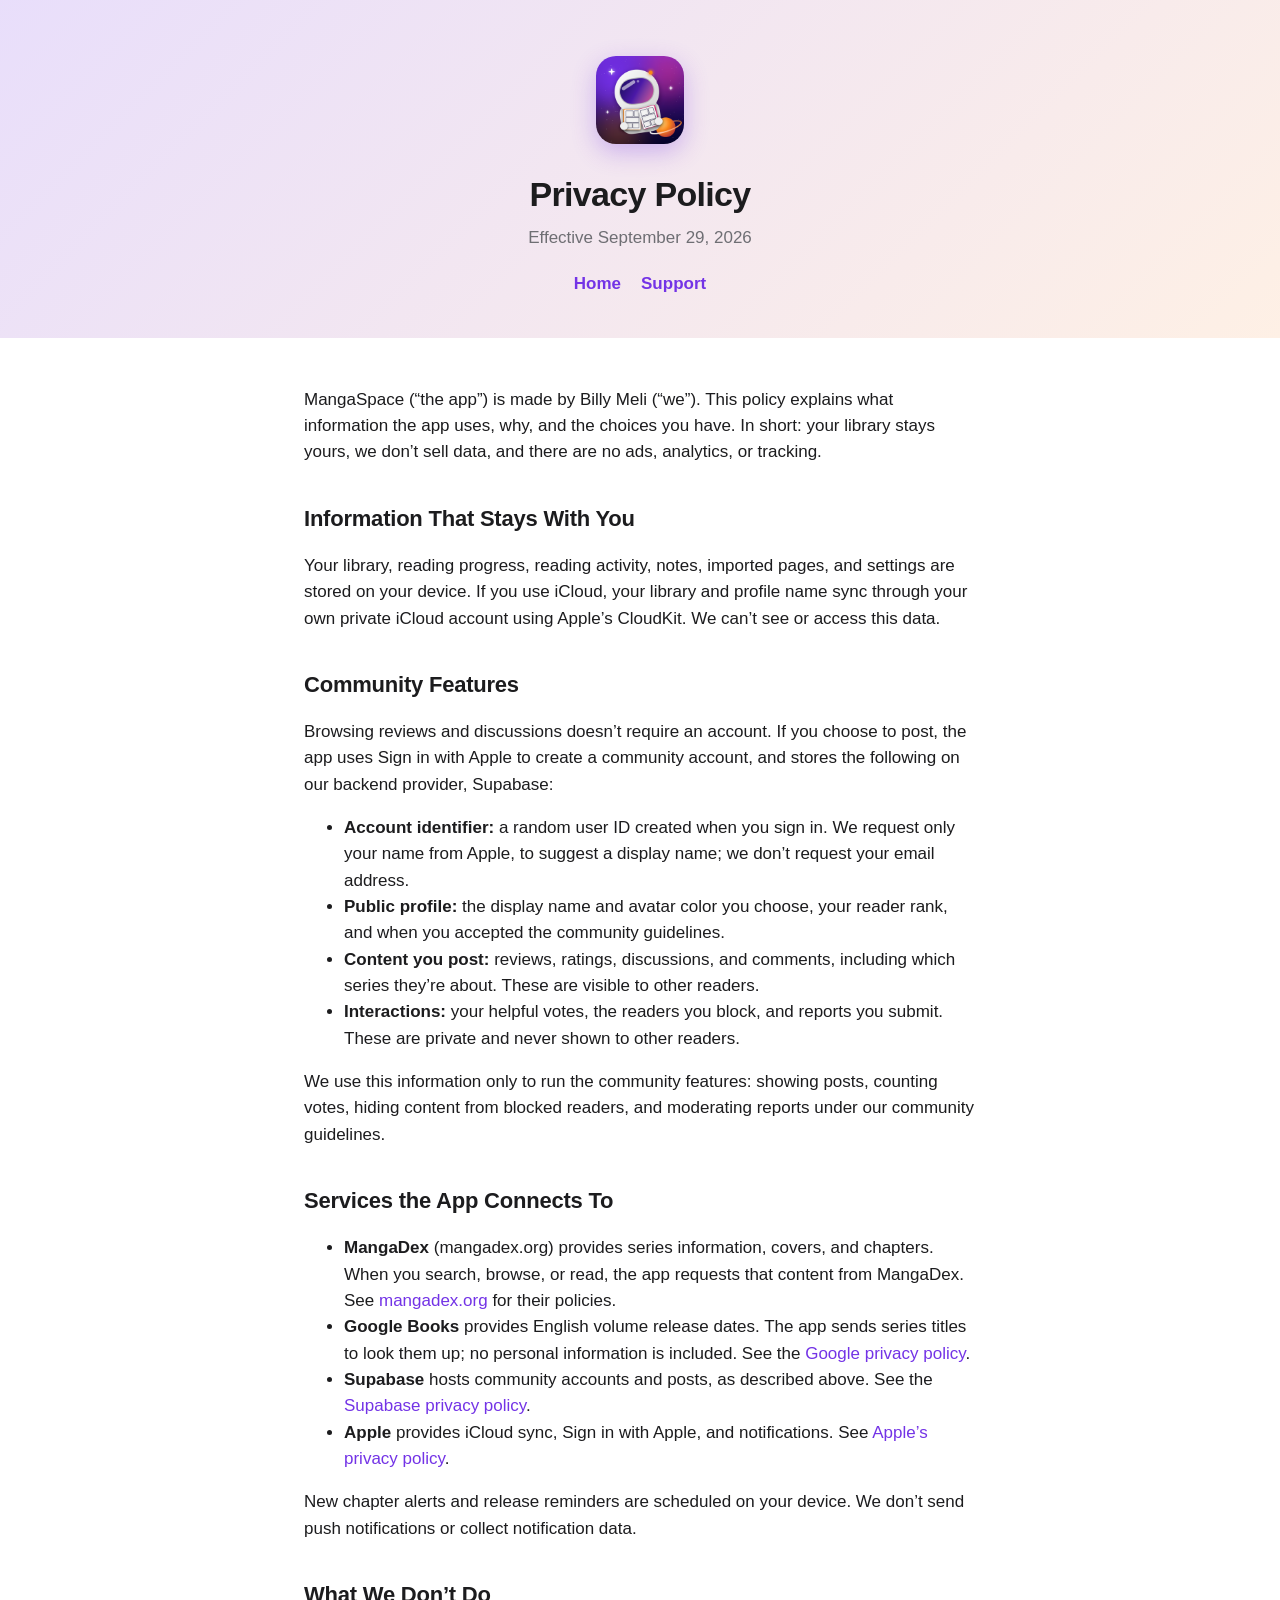
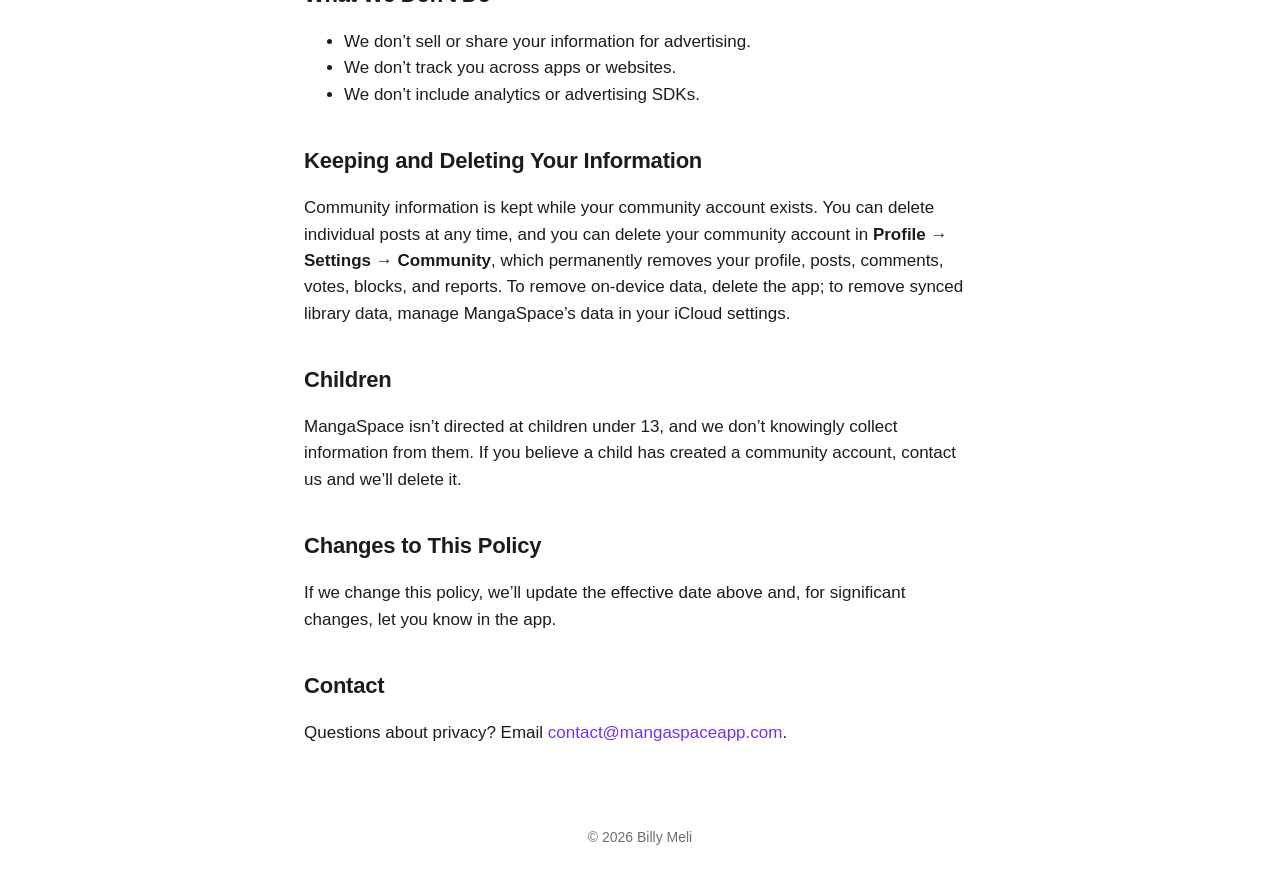
==== privacy.html @ 0ed77c5b "MangaSpace website: home, support, and privacy policy" ====
<!doctype html>
<html lang="en">
<head>
  <meta charset="utf-8">
  <meta name="viewport" content="width=device-width, initial-scale=1">
  <title>Privacy Policy · MangaSpace</title>
  <link rel="stylesheet" href="style.css">
</head>
<body>
  <header>
    <img src="icon.png" alt="MangaSpace app icon">
    <h1>Privacy Policy</h1>
    <p>Effective September 29, 2026</p>
    <nav><a href="index.html">Home</a><a href="support.html">Support</a></nav>
  </header>
  <main>
    <p>MangaSpace (“the app”) is made by Billy Meli (“we”). This policy explains what information the app uses, why, and the choices you have. In short: your library stays yours, we don’t sell data, and there are no ads, analytics, or tracking.</p>

    <h2>Information That Stays With You</h2>
    <p>Your library, reading progress, reading activity, notes, imported pages, and settings are stored on your device. If you use iCloud, your library and profile name sync through your own private iCloud account using Apple’s CloudKit. We can’t see or access this data.</p>

    <h2>Community Features</h2>
    <p>Browsing reviews and discussions doesn’t require an account. If you choose to post, the app uses Sign in with Apple to create a community account, and stores the following on our backend provider, Supabase:</p>
    <ul>
      <li><strong>Account identifier:</strong> a random user ID created when you sign in. We request only your name from Apple, to suggest a display name; we don’t request your email address.</li>
      <li><strong>Public profile:</strong> the display name and avatar color you choose, your reader rank, and when you accepted the community guidelines.</li>
      <li><strong>Content you post:</strong> reviews, ratings, discussions, and comments, including which series they’re about. These are visible to other readers.</li>
      <li><strong>Interactions:</strong> your helpful votes, the readers you block, and reports you submit. These are private and never shown to other readers.</li>
    </ul>
    <p>We use this information only to run the community features: showing posts, counting votes, hiding content from blocked readers, and moderating reports under our community guidelines.</p>

    <h2>Services the App Connects To</h2>
    <ul>
      <li><strong>MangaDex</strong> (mangadex.org) provides series information, covers, and chapters. When you search, browse, or read, the app requests that content from MangaDex. See <a href="https://mangadex.org">mangadex.org</a> for their policies.</li>
      <li><strong>Google Books</strong> provides English volume release dates. The app sends series titles to look them up; no personal information is included. See the <a href="https://policies.google.com/privacy">Google privacy policy</a>.</li>
      <li><strong>Supabase</strong> hosts community accounts and posts, as described above. See the <a href="https://supabase.com/privacy">Supabase privacy policy</a>.</li>
      <li><strong>Apple</strong> provides iCloud sync, Sign in with Apple, and notifications. See <a href="https://www.apple.com/legal/privacy/">Apple’s privacy policy</a>.</li>
    </ul>
    <p>New chapter alerts and release reminders are scheduled on your device. We don’t send push notifications or collect notification data.</p>

    <h2>What We Don’t Do</h2>
    <ul>
      <li>We don’t sell or share your information for advertising.</li>
      <li>We don’t track you across apps or websites.</li>
      <li>We don’t include analytics or advertising SDKs.</li>
    </ul>

    <h2>Keeping and Deleting Your Information</h2>
    <p>Community information is kept while your community account exists. You can delete individual posts at any time, and you can delete your community account in <strong>Profile → Settings → Community</strong>, which permanently removes your profile, posts, comments, votes, blocks, and reports. To remove on-device data, delete the app; to remove synced library data, manage MangaSpace’s data in your iCloud settings.</p>

    <h2>Children</h2>
    <p>MangaSpace isn’t directed at children under 13, and we don’t knowingly collect information from them. If you believe a child has created a community account, contact us and we’ll delete it.</p>

    <h2>Changes to This Policy</h2>
    <p>If we change this policy, we’ll update the effective date above and, for significant changes, let you know in the app.</p>

    <h2>Contact</h2>
    <p>Questions about privacy? Email <a href="mailto:contact@mangaspaceapp.com">contact@mangaspaceapp.com</a>.</p>
  </main>
  <footer>© 2026 Billy Meli</footer>
</body>
</html>
---- style.css ----
:root {
  --purple: #7333E6;
  --orange: #F56B00;
  --text: #1c1c1e;
  --secondary: #6e6e73;
  --background: #ffffff;
  --card: #f5f4fa;
}
@media (prefers-color-scheme: dark) {
  :root {
    --purple: #A885FF;
    --text: #f5f5f7;
    --secondary: #a1a1a6;
    --background: #0b0716;
    --card: #1a1428;
  }
}
* { box-sizing: border-box; }
body {
  margin: 0;
  font: 17px/1.55 -apple-system, BlinkMacSystemFont, "SF Pro Text", "Helvetica Neue", sans-serif;
  color: var(--text);
  background: var(--background);
  -webkit-font-smoothing: antialiased;
}
header {
  padding: 56px 24px 40px;
  text-align: center;
  background: linear-gradient(135deg, rgba(115, 51, 230, 0.16), rgba(245, 107, 0, 0.10));
}
header img { width: 88px; height: 88px; border-radius: 20px; box-shadow: 0 8px 24px rgba(115, 51, 230, 0.3); }
header h1 { margin: 16px 0 4px; font-size: 34px; letter-spacing: -0.02em; }
header p { margin: 0; color: var(--secondary); }
main { max-width: 720px; margin: 0 auto; padding: 32px 24px 64px; }
h2 { font-size: 22px; margin: 36px 0 8px; letter-spacing: -0.01em; }
h3 { font-size: 18px; margin: 24px 0 4px; }
p, li { color: var(--text); }
.muted { color: var(--secondary); font-size: 15px; }
a { color: var(--purple); text-decoration: none; }
a:hover { text-decoration: underline; }
.card { background: var(--card); border-radius: 18px; padding: 20px 22px; margin: 16px 0; }
.button {
  display: inline-block; margin-top: 8px; padding: 12px 22px; border-radius: 999px; color: #fff;
  background: linear-gradient(90deg, var(--orange), #E0338C, #7333E6); font-weight: 600;
}
.button:hover { text-decoration: none; opacity: 0.9; }
nav { text-align: center; margin-top: 20px; }
nav a { margin: 0 10px; font-weight: 600; }
footer { text-align: center; color: var(--secondary); font-size: 14px; padding: 0 24px 40px; }
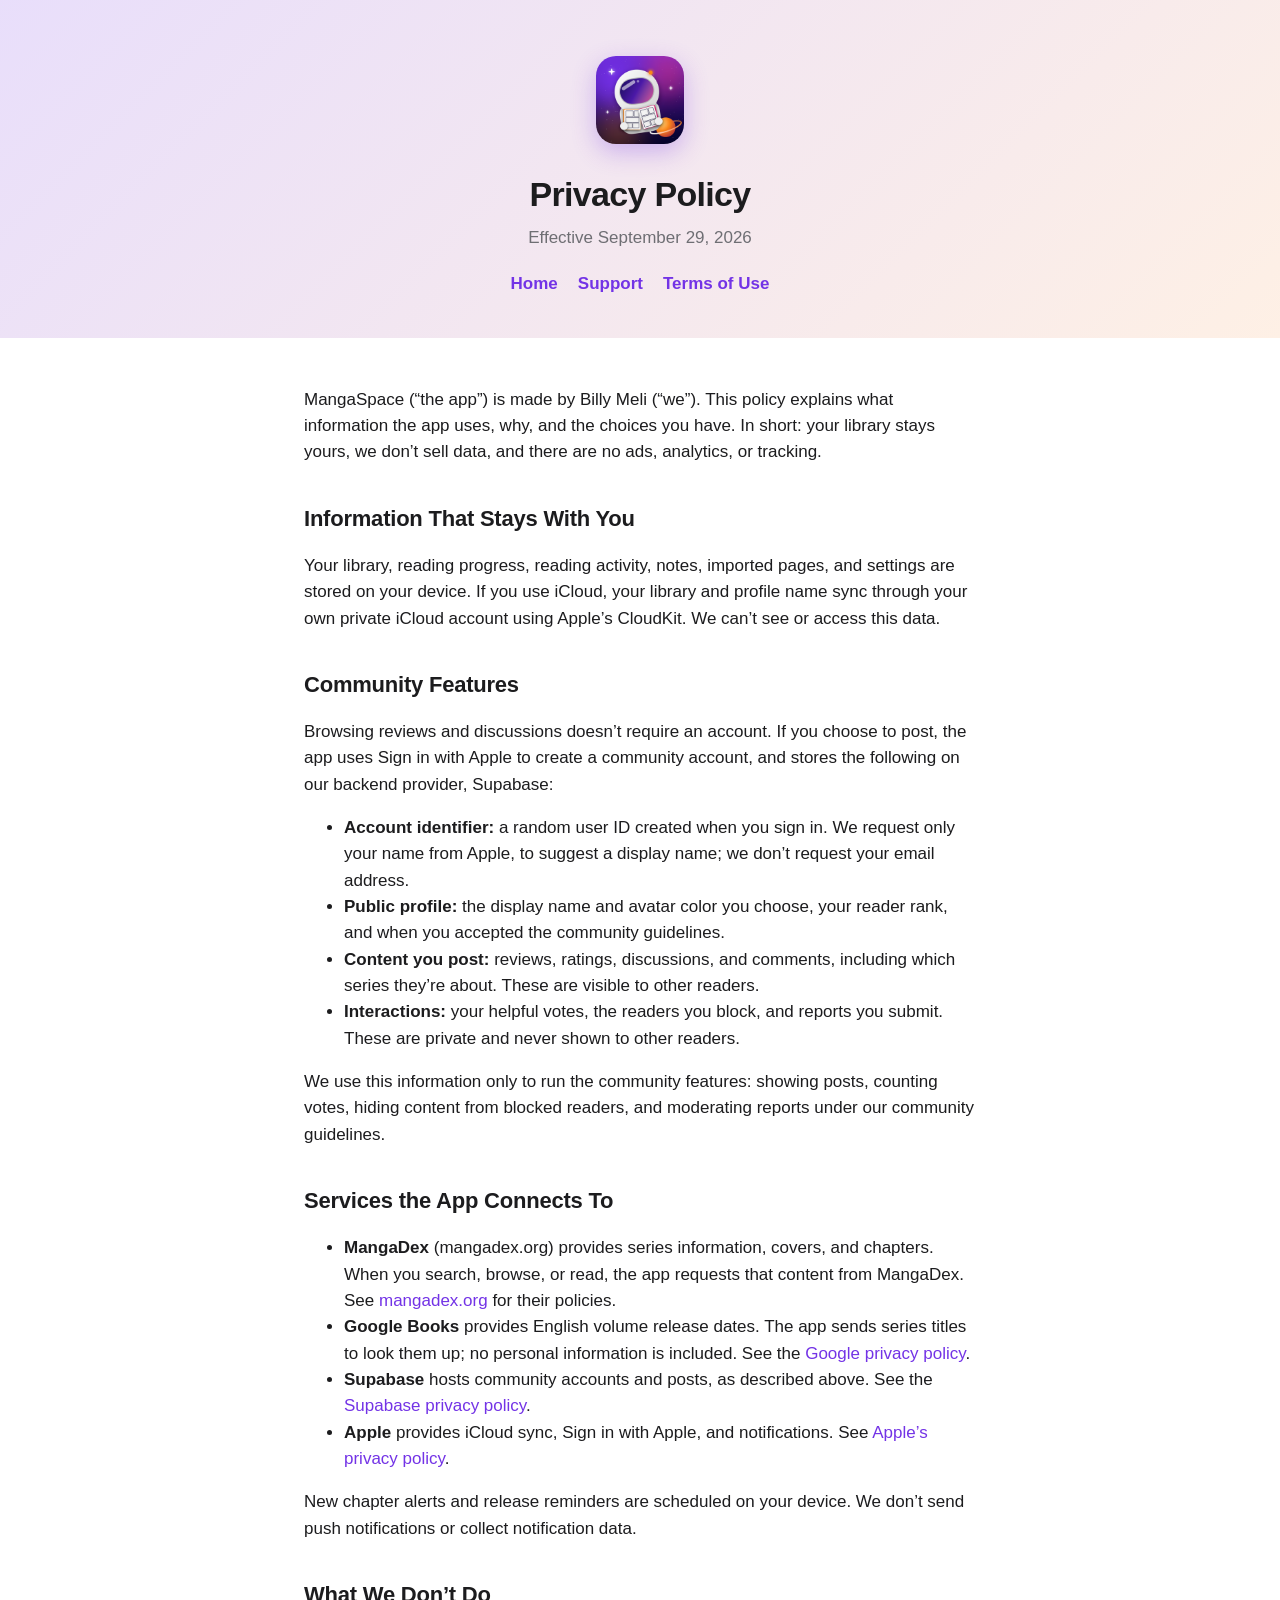
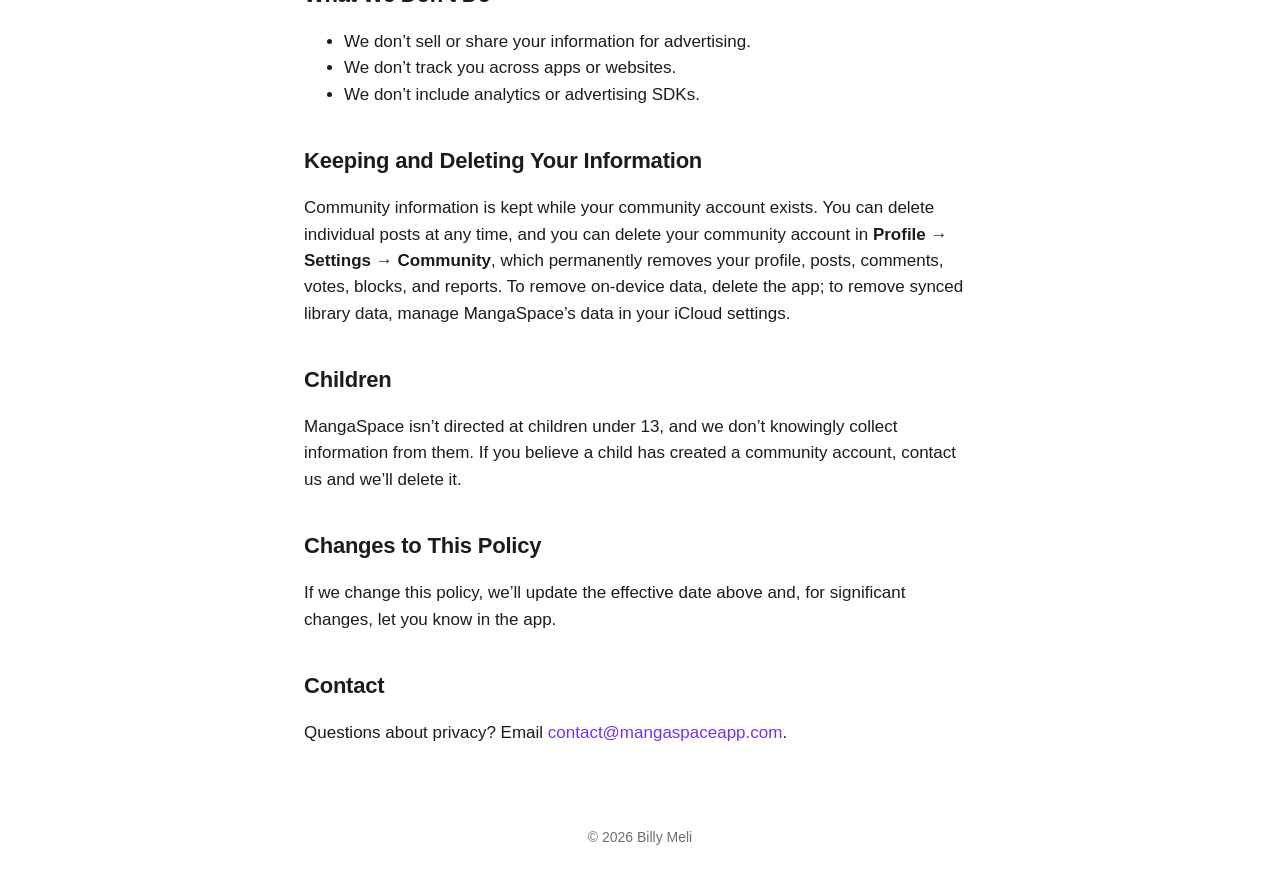
==== commit af74bdcc: "Add Terms of Use and link it from every page" ====
--- a/privacy.html
+++ b/privacy.html
@@ -11,7 +11,7 @@
     <img src="icon.png" alt="MangaSpace app icon">
     <h1>Privacy Policy</h1>
     <p>Effective September 29, 2026</p>
-    <nav><a href="index.html">Home</a><a href="support.html">Support</a></nav>
+    <nav><a href="index.html">Home</a><a href="support.html">Support</a><a href="terms.html">Terms of Use</a></nav>
   </header>
   <main>
     <p>MangaSpace (“the app”) is made by Billy Meli (“we”). This policy explains what information the app uses, why, and the choices you have. In short: your library stays yours, we don’t sell data, and there are no ads, analytics, or tracking.</p>
